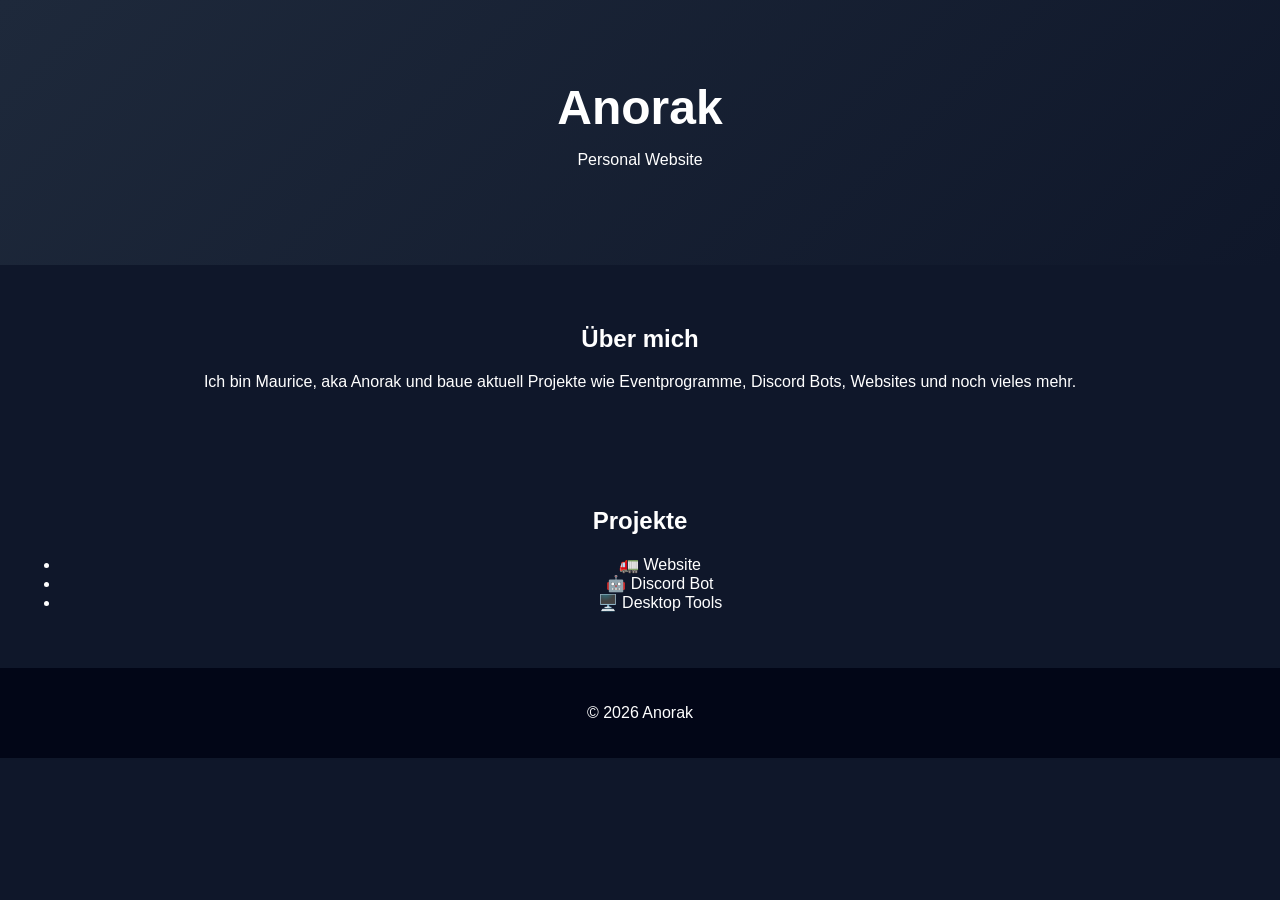
==== index.html @ 1741ef82 "Add files via upload" ====
<!DOCTYPE html>
<html lang="de">
<head>
  <meta charset="UTF-8">
  <title>Anorak</title>
  <meta name="viewport" content="width=device-width, initial-scale=1.0">
  <link rel="stylesheet" href="style.css">
</head>
<body>

  <header>
    <h1>Anorak</h1>
    <p>Personal Website</p>
  </header>

  <section>
    <h2>Über mich</h2>
    <p>Ich bin Maurice, aka Anorak und baue aktuell Projekte wie Eventprogramme, Discord Bots, Websites und noch vieles mehr.</p>
  </section>

  <section>
    <h2>Projekte</h2>
    <ul>
      <li>🚛 Website</li>
      <li>🤖 Discord Bot</li>
      <li>🖥️ Desktop Tools</li>
    </ul>
  </section>

  <footer>
    <p>© 2026 Anorak</p>
  </footer>

</body>
</html>
---- style.css ----
body {
  margin: 0;
  font-family: Arial, sans-serif;
  background: #0f172a;
  color: white;
  text-align: center;
}

header {
  padding: 80px 20px;
  background: linear-gradient(135deg, #1e293b, #0f172a);
}

h1 {
  font-size: 48px;
  margin: 0;
}

section {
  padding: 40px 20px;
}

footer {
  padding: 20px;
  background: #020617;
}
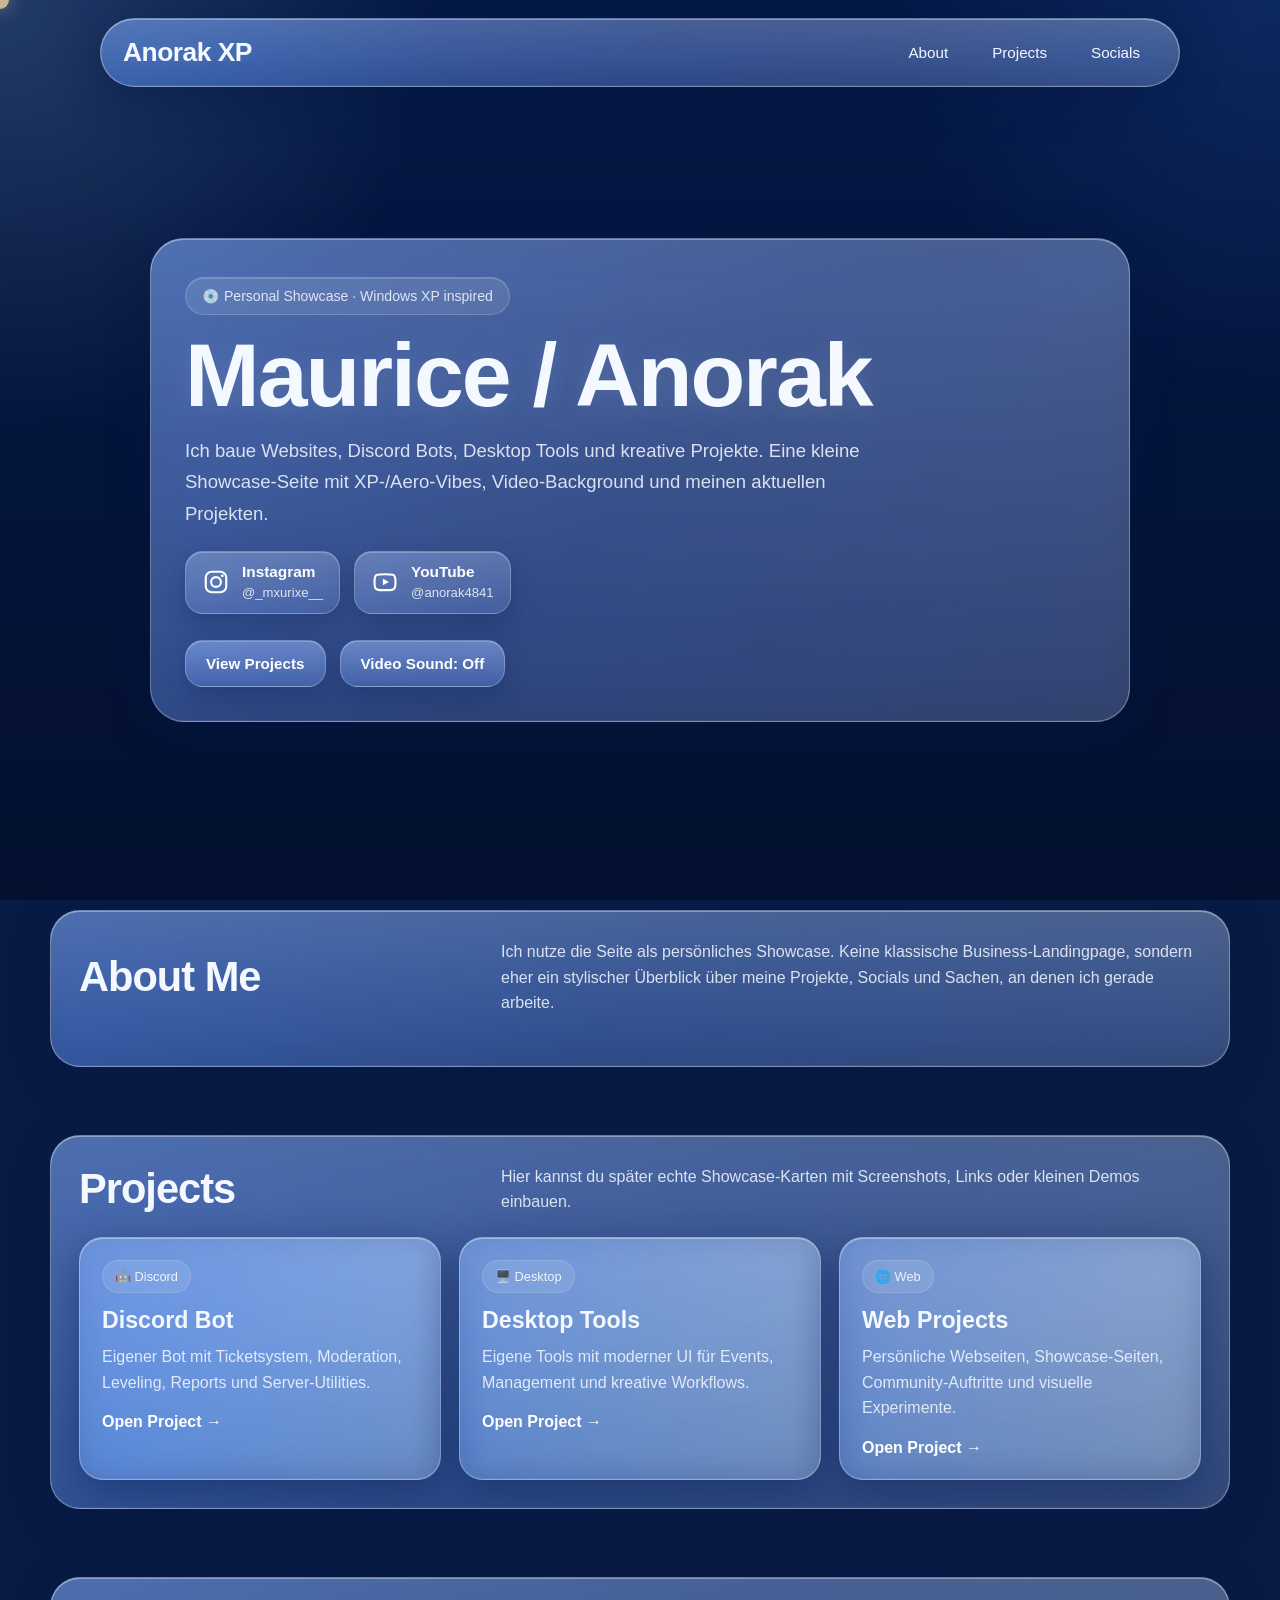
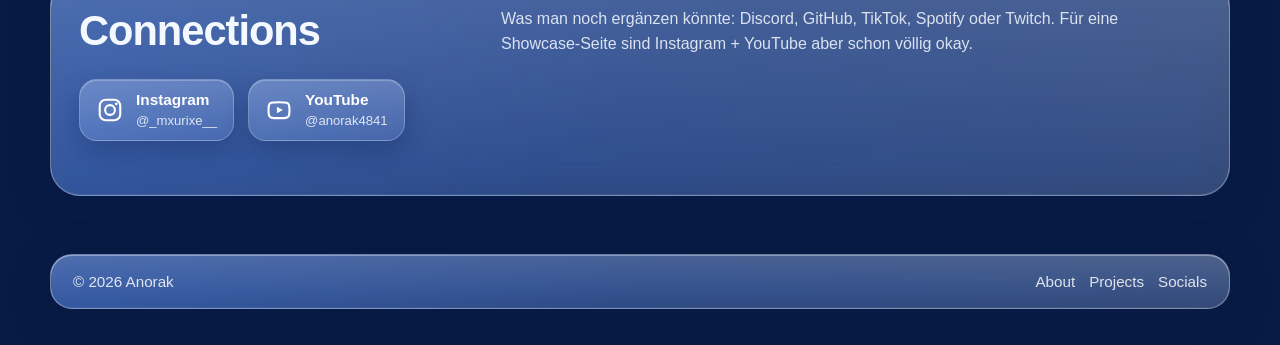
==== commit 82f6d44a: "Add files via upload" ====
--- a/index.html
+++ b/index.html
@@ -1,35 +1,792 @@
 <!DOCTYPE html>
 <html lang="de">
 <head>
-  <meta charset="UTF-8">
-  <title>Anorak</title>
-  <meta name="viewport" content="width=device-width, initial-scale=1.0">
-  <link rel="stylesheet" href="style.css">
+  <meta charset="UTF-8" />
+  <meta name="viewport" content="width=device-width, initial-scale=1.0" />
+  <title>Anorak | Personal Showcase</title>
+  <meta name="description" content="Personal showcase by Maurice / Anorak" />
+  <style>
+    * {
+      margin: 0;
+      padding: 0;
+      box-sizing: border-box;
+    }
+
+    html {
+      scroll-behavior: smooth;
+    }
+
+    :root {
+      --glass-bg: rgba(133, 177, 255, 0.18);
+      --glass-border: rgba(255, 255, 255, 0.28);
+      --glass-shadow: 0 10px 40px rgba(5, 25, 70, 0.45);
+      --text: #f4f8ff;
+      --text-soft: rgba(244, 248, 255, 0.86);
+      --accent: #b9d7ff;
+      --accent-2: #89bbff;
+      --xp-blue-1: rgba(70, 122, 220, 0.55);
+      --xp-blue-2: rgba(119, 170, 255, 0.26);
+      --xp-blue-3: rgba(202, 227, 255, 0.18);
+    }
+
+    body {
+      font-family: "Trebuchet MS", "Segoe UI", Tahoma, sans-serif;
+      color: var(--text);
+      background: #081b44;
+      overflow-x: hidden;
+      min-height: 100vh;
+      cursor: none;
+    }
+
+    /* Background video */
+    #bg-video {
+      position: fixed;
+      inset: 0;
+      width: 100%;
+      height: 100%;
+      object-fit: cover;
+      z-index: -4;
+    }
+
+    .overlay {
+      position: fixed;
+      inset: 0;
+      z-index: -3;
+      background:
+        radial-gradient(circle at top left, rgba(173, 216, 255, 0.18), transparent 28%),
+        radial-gradient(circle at top right, rgba(70, 140, 255, 0.14), transparent 25%),
+        linear-gradient(to bottom, rgba(6, 16, 45, 0.18), rgba(4, 9, 28, 0.58));
+      backdrop-filter: saturate(120%);
+    }
+
+    /* Floating bubbles for XP/Aero feel */
+    .bubbles {
+      position: fixed;
+      inset: 0;
+      z-index: -2;
+      overflow: hidden;
+      pointer-events: none;
+    }
+
+    .bubble {
+      position: absolute;
+      bottom: -140px;
+      border-radius: 50%;
+      background: radial-gradient(circle at 30% 30%, rgba(255,255,255,0.45), rgba(180,220,255,0.12) 58%, rgba(255,255,255,0.05) 100%);
+      border: 1px solid rgba(255,255,255,0.18);
+      box-shadow:
+        inset 0 1px 8px rgba(255,255,255,0.16),
+        0 10px 30px rgba(0, 0, 0, 0.18);
+      animation: rise linear infinite;
+      filter: blur(0.2px);
+    }
+
+    .bubble:nth-child(1) { left: 8%; width: 90px; height: 90px; animation-duration: 18s; animation-delay: 0s; }
+    .bubble:nth-child(2) { left: 22%; width: 36px; height: 36px; animation-duration: 12s; animation-delay: 2s; }
+    .bubble:nth-child(3) { left: 36%; width: 60px; height: 60px; animation-duration: 17s; animation-delay: 1s; }
+    .bubble:nth-child(4) { left: 48%; width: 24px; height: 24px; animation-duration: 10s; animation-delay: 4s; }
+    .bubble:nth-child(5) { left: 63%; width: 100px; height: 100px; animation-duration: 21s; animation-delay: 3s; }
+    .bubble:nth-child(6) { left: 74%; width: 42px; height: 42px; animation-duration: 14s; animation-delay: 5s; }
+    .bubble:nth-child(7) { left: 86%; width: 68px; height: 68px; animation-duration: 16s; animation-delay: 1s; }
+
+    @keyframes rise {
+      from {
+        transform: translateY(0) scale(0.9);
+        opacity: 0;
+      }
+      10% {
+        opacity: 1;
+      }
+      to {
+        transform: translateY(-120vh) scale(1.15);
+        opacity: 0;
+      }
+    }
+
+    /* Glass / Aero */
+    .glass {
+      background:
+        linear-gradient(180deg, rgba(255,255,255,0.18), rgba(255,255,255,0.06)),
+        linear-gradient(135deg, var(--xp-blue-1), var(--xp-blue-2) 50%, var(--xp-blue-3));
+      border: 1px solid var(--glass-border);
+      box-shadow:
+        inset 0 1px 0 rgba(255,255,255,0.35),
+        inset 0 -1px 0 rgba(255,255,255,0.06),
+        var(--glass-shadow);
+      backdrop-filter: blur(18px) saturate(155%);
+      -webkit-backdrop-filter: blur(18px) saturate(155%);
+    }
+
+    .liquid-border {
+      position: relative;
+      overflow: hidden;
+    }
+
+    .liquid-border::before {
+      content: "";
+      position: absolute;
+      inset: -1px;
+      border-radius: inherit;
+      padding: 1px;
+      background: linear-gradient(135deg,
+        rgba(255,255,255,0.55),
+        rgba(200,228,255,0.18),
+        rgba(126,175,255,0.35),
+        rgba(255,255,255,0.42));
+      -webkit-mask:
+        linear-gradient(#fff 0 0) content-box,
+        linear-gradient(#fff 0 0);
+      -webkit-mask-composite: xor;
+      mask-composite: exclude;
+      pointer-events: none;
+      opacity: 0.95;
+    }
+
+    /* Cursor */
+    .cursor {
+      width: 18px;
+      height: 18px;
+      border-radius: 50%;
+      position: fixed;
+      top: 0;
+      left: 0;
+      transform: translate(-50%, -50%);
+      pointer-events: none;
+      z-index: 9999;
+      background: rgba(255,255,255,0.9);
+      mix-blend-mode: difference;
+      box-shadow: 0 0 18px rgba(255,255,255,0.5);
+      transition: transform 0.08s linear;
+    }
+
+    /* Navbar */
+    .topbar-wrap {
+      position: fixed;
+      top: 18px;
+      left: 50%;
+      transform: translateX(-50%);
+      width: min(92%, 1080px);
+      z-index: 100;
+    }
+
+    .topbar {
+      border-radius: 999px;
+      padding: 14px 22px;
+      display: flex;
+      justify-content: space-between;
+      align-items: center;
+    }
+
+    .brand {
+      font-size: 1.65rem;
+      font-weight: 800;
+      letter-spacing: -0.5px;
+      text-shadow: 0 1px 12px rgba(255,255,255,0.08);
+    }
+
+    .nav-links {
+      display: flex;
+      gap: 10px;
+      flex-wrap: wrap;
+    }
+
+    .nav-links a {
+      text-decoration: none;
+      color: var(--text);
+      padding: 10px 16px;
+      border-radius: 999px;
+      font-size: 0.95rem;
+      transition: 0.25s ease;
+      border: 1px solid transparent;
+    }
+
+    .nav-links a:hover {
+      background: rgba(255,255,255,0.1);
+      border-color: rgba(255,255,255,0.12);
+      transform: translateY(-1px);
+    }
+
+    /* Layout */
+    .hero {
+      min-height: 100vh;
+      display: grid;
+      place-items: center;
+      padding: 120px 18px 60px;
+    }
+
+    .hero-card {
+      width: min(94%, 980px);
+      border-radius: 34px;
+      padding: 38px 34px 34px;
+      position: relative;
+      animation: floatCard 7s ease-in-out infinite;
+    }
+
+    @keyframes floatCard {
+      0%, 100% { transform: translateY(0px); }
+      50% { transform: translateY(-6px); }
+    }
+
+    .xp-pill {
+      display: inline-flex;
+      align-items: center;
+      gap: 8px;
+      border-radius: 999px;
+      padding: 10px 16px;
+      margin-bottom: 18px;
+      font-size: 0.88rem;
+      color: var(--text-soft);
+      background: rgba(255,255,255,0.1);
+      border: 1px solid rgba(255,255,255,0.18);
+      box-shadow: inset 0 1px 0 rgba(255,255,255,0.18);
+    }
+
+    .hero h1 {
+      font-size: clamp(3rem, 7vw, 6.2rem);
+      line-height: 0.95;
+      letter-spacing: -2px;
+      margin-bottom: 16px;
+      text-shadow: 0 4px 25px rgba(255,255,255,0.1);
+    }
+
+    .hero-text {
+      max-width: 700px;
+      font-size: 1.16rem;
+      line-height: 1.7;
+      color: var(--text-soft);
+      margin-bottom: 22px;
+    }
+
+    .social-row {
+      display: flex;
+      gap: 14px;
+      flex-wrap: wrap;
+      margin: 16px 0 26px;
+    }
+
+    .social-link {
+      text-decoration: none;
+      color: white;
+      min-height: 56px;
+      padding: 12px 16px;
+      border-radius: 18px;
+      display: inline-flex;
+      align-items: center;
+      gap: 12px;
+      transition: 0.28s ease;
+      position: relative;
+      overflow: hidden;
+      background:
+        linear-gradient(180deg, rgba(255,255,255,0.16), rgba(255,255,255,0.06)),
+        linear-gradient(135deg, rgba(126,170,255,0.24), rgba(80,125,230,0.2));
+      border: 1px solid rgba(255,255,255,0.22);
+      box-shadow:
+        inset 0 1px 0 rgba(255,255,255,0.24),
+        0 10px 24px rgba(8, 26, 73, 0.26);
+    }
+
+    .social-link::after {
+      content: "";
+      position: absolute;
+      inset: -40%;
+      background: linear-gradient(110deg, transparent 35%, rgba(255,255,255,0.22) 50%, transparent 65%);
+      transform: translateX(-120%);
+      transition: transform 0.75s ease;
+    }
+
+    .social-link:hover::after {
+      transform: translateX(120%);
+    }
+
+    .social-link:hover {
+      transform: translateY(-3px) scale(1.02);
+      box-shadow:
+        inset 0 1px 0 rgba(255,255,255,0.28),
+        0 18px 34px rgba(6, 25, 77, 0.34);
+    }
+
+    .social-icon {
+      width: 28px;
+      height: 28px;
+      display: grid;
+      place-items: center;
+      flex-shrink: 0;
+      animation: iconBob 2.8s ease-in-out infinite;
+    }
+
+    .social-link:nth-child(2) .social-icon {
+      animation-delay: 0.25s;
+    }
+
+    @keyframes iconBob {
+      0%, 100% { transform: translateY(0px) rotate(0deg) scale(1); }
+      50% { transform: translateY(-3px) rotate(-4deg) scale(1.06); }
+    }
+
+    .social-text {
+      display: flex;
+      flex-direction: column;
+      line-height: 1.1;
+    }
+
+    .social-text strong {
+      font-size: 0.96rem;
+      font-weight: 800;
+    }
+
+    .social-text span {
+      font-size: 0.82rem;
+      color: rgba(255,255,255,0.82);
+      margin-top: 5px;
+    }
+
+    .hero-buttons {
+      display: flex;
+      gap: 14px;
+      flex-wrap: wrap;
+    }
+
+    .xp-btn {
+      appearance: none;
+      border: none;
+      color: white;
+      text-decoration: none;
+      padding: 14px 20px;
+      border-radius: 18px;
+      font-size: 0.95rem;
+      font-weight: 700;
+      background:
+        linear-gradient(180deg, rgba(255,255,255,0.18), rgba(255,255,255,0.06)),
+        linear-gradient(180deg, rgba(104, 155, 255, 0.42), rgba(67, 110, 214, 0.38));
+      border: 1px solid rgba(255,255,255,0.24);
+      box-shadow:
+        inset 0 1px 0 rgba(255,255,255,0.22),
+        0 10px 24px rgba(6, 25, 77, 0.24);
+      transition: 0.25s ease;
+      cursor: pointer;
+    }
+
+    .xp-btn:hover {
+      transform: translateY(-2px);
+      filter: brightness(1.06);
+    }
+
+    /* Sections */
+    .section {
+      width: min(94%, 1180px);
+      margin: 0 auto 28px;
+      padding: 10px 0 30px;
+    }
+
+    .section-card {
+      border-radius: 30px;
+      padding: 28px;
+    }
+
+    .section-head {
+      display: flex;
+      justify-content: space-between;
+      align-items: center;
+      gap: 16px;
+      margin-bottom: 22px;
+      flex-wrap: wrap;
+    }
+
+    .section-head h2 {
+      font-size: clamp(1.8rem, 4vw, 2.6rem);
+      letter-spacing: -1px;
+    }
+
+    .section-head p {
+      color: var(--text-soft);
+      max-width: 700px;
+      line-height: 1.6;
+    }
+
+    /* Project cards */
+    .project-grid {
+      display: grid;
+      grid-template-columns: repeat(auto-fit, minmax(260px, 1fr));
+      gap: 18px;
+    }
+
+    .project-card {
+      border-radius: 24px;
+      padding: 22px;
+      min-height: 230px;
+      position: relative;
+      overflow: hidden;
+      transition: 0.3s ease;
+    }
+
+    .project-card:hover {
+      transform: translateY(-6px);
+    }
+
+    .project-card::after {
+      content: "";
+      position: absolute;
+      inset: auto -20% -70% auto;
+      width: 180px;
+      height: 180px;
+      border-radius: 50%;
+      background: radial-gradient(circle, rgba(255,255,255,0.18), transparent 60%);
+      pointer-events: none;
+    }
+
+    .project-badge {
+      display: inline-block;
+      padding: 8px 12px;
+      border-radius: 999px;
+      font-size: 0.8rem;
+      color: rgba(255,255,255,0.88);
+      background: rgba(255,255,255,0.1);
+      border: 1px solid rgba(255,255,255,0.14);
+      margin-bottom: 14px;
+    }
+
+    .project-card h3 {
+      font-size: 1.45rem;
+      margin-bottom: 10px;
+    }
+
+    .project-card p {
+      line-height: 1.6;
+      color: var(--text-soft);
+      margin-bottom: 18px;
+    }
+
+    .project-link {
+      text-decoration: none;
+      color: white;
+      font-weight: 700;
+      display: inline-flex;
+      align-items: center;
+      gap: 8px;
+    }
+
+    /* Footer */
+    .footer {
+      width: min(94%, 1180px);
+      margin: 0 auto 24px;
+      padding-bottom: 12px;
+    }
+
+    .footer-card {
+      border-radius: 22px;
+      padding: 18px 22px;
+      display: flex;
+      justify-content: space-between;
+      gap: 16px;
+      flex-wrap: wrap;
+      align-items: center;
+    }
+
+    .footer-card p,
+    .footer-card a {
+      color: rgba(255,255,255,0.84);
+      text-decoration: none;
+      font-size: 0.95rem;
+    }
+
+    .footer-links {
+      display: flex;
+      gap: 14px;
+      flex-wrap: wrap;
+    }
+
+    /* Responsive */
+    @media (max-width: 860px) {
+      body {
+        cursor: auto;
+      }
+
+      .cursor {
+        display: none;
+      }
+
+      .topbar {
+        border-radius: 26px;
+        padding: 14px 16px;
+      }
+
+      .brand {
+        font-size: 1.3rem;
+      }
+
+      .nav-links {
+        gap: 6px;
+      }
+
+      .nav-links a {
+        padding: 9px 12px;
+        font-size: 0.88rem;
+      }
+
+      .hero-card {
+        padding: 26px 20px 24px;
+        border-radius: 28px;
+      }
+
+      .social-row {
+        flex-direction: column;
+        align-items: stretch;
+      }
+
+      .social-link {
+        width: 100%;
+      }
+
+      .hero-buttons {
+        flex-direction: column;
+      }
+
+      .xp-btn {
+        width: 100%;
+      }
+
+      .section-card {
+        padding: 22px 18px;
+      }
+    }
+  </style>
 </head>
 <body>
-
-  <header>
-    <h1>Anorak</h1>
-    <p>Personal Website</p>
-  </header>
-
-  <section>
-    <h2>Über mich</h2>
-    <p>Ich bin Maurice, aka Anorak und baue aktuell Projekte wie Eventprogramme, Discord Bots, Websites und noch vieles mehr.</p>
+  <video id="bg-video" autoplay muted loop playsinline>
+    <source src="background.mp4" type="video/mp4" />
+  </video>
+
+  <div class="overlay"></div>
+
+  <div class="bubbles">
+    <span class="bubble"></span>
+    <span class="bubble"></span>
+    <span class="bubble"></span>
+    <span class="bubble"></span>
+    <span class="bubble"></span>
+    <span class="bubble"></span>
+    <span class="bubble"></span>
+  </div>
+
+  <div class="cursor"></div>
+
+  <div class="topbar-wrap">
+    <header class="topbar glass liquid-border">
+      <div class="brand">Anorak XP</div>
+      <nav class="nav-links">
+        <a href="#about">About</a>
+        <a href="#projects">Projects</a>
+        <a href="#connect">Socials</a>
+      </nav>
+    </header>
+  </div>
+
+  <main class="hero">
+    <section class="hero-card glass liquid-border">
+      <div class="xp-pill">💿 Personal Showcase · Windows XP inspired</div>
+
+      <h1>Maurice / Anorak</h1>
+
+      <p class="hero-text">
+        Ich baue Websites, Discord Bots, Desktop Tools und kreative Projekte.
+        Eine kleine Showcase-Seite mit XP-/Aero-Vibes, Video-Background und meinen aktuellen Projekten.
+      </p>
+
+      <div class="social-row">
+        <a class="social-link" href="https://www.instagram.com/_mxurixe__/" target="_blank" rel="noopener noreferrer">
+          <div class="social-icon" aria-hidden="true">
+            <svg viewBox="0 0 24 24" fill="none" width="28" height="28">
+              <rect x="3.2" y="3.2" width="17.6" height="17.6" rx="5.2" stroke="white" stroke-width="1.8"/>
+              <circle cx="12" cy="12" r="4.2" stroke="white" stroke-width="1.8"/>
+              <circle cx="17.4" cy="6.7" r="1.2" fill="white"/>
+            </svg>
+          </div>
+          <div class="social-text">
+            <strong>Instagram</strong>
+            <span>@_mxurixe__</span>
+          </div>
+        </a>
+
+        <a class="social-link" href="https://www.youtube.com/@anorak4841" target="_blank" rel="noopener noreferrer">
+          <div class="social-icon" aria-hidden="true">
+            <svg viewBox="0 0 24 24" fill="none" width="28" height="28">
+              <path d="M21 12.2c0 2.2-.26 3.68-.48 4.43a2.78 2.78 0 0 1-1.9 1.9c-.76.22-2.32.47-6.62.47s-5.86-.25-6.62-.47a2.78 2.78 0 0 1-1.9-1.9C3.26 15.88 3 14.4 3 12.2s.26-3.68.48-4.43a2.78 2.78 0 0 1 1.9-1.9C6.14 5.65 7.7 5.4 12 5.4s5.86.25 6.62.47a2.78 2.78 0 0 1 1.9 1.9c.22.75.48 2.23.48 4.43Z" stroke="white" stroke-width="1.8"/>
+              <path d="M10.2 9.2 15.3 12l-5.1 2.8V9.2Z" fill="white"/>
+            </svg>
+          </div>
+          <div class="social-text">
+            <strong>YouTube</strong>
+            <span>@anorak4841</span>
+          </div>
+        </a>
+      </div>
+
+      <div class="hero-buttons">
+        <a href="#projects" class="xp-btn">View Projects</a>
+        <button id="sound-toggle" class="xp-btn" type="button">Video Sound: Off</button>
+      </div>
+    </section>
+  </main>
+
+  <section id="about" class="section">
+    <div class="section-card glass liquid-border">
+      <div class="section-head">
+        <h2>About Me</h2>
+        <p>
+          Ich nutze die Seite als persönliches Showcase. Keine klassische Business-Landingpage,
+          sondern eher ein stylischer Überblick über meine Projekte, Socials und Sachen, an denen ich gerade arbeite.
+        </p>
+      </div>
+    </div>
   </section>
 
-  <section>
-    <h2>Projekte</h2>
-    <ul>
-      <li>🚛 Website</li>
-      <li>🤖 Discord Bot</li>
-      <li>🖥️ Desktop Tools</li>
-    </ul>
+  <section id="projects" class="section">
+    <div class="section-card glass liquid-border">
+      <div class="section-head">
+        <h2>Projects</h2>
+        <p>
+          Hier kannst du später echte Showcase-Karten mit Screenshots, Links oder kleinen Demos einbauen.
+        </p>
+      </div>
+
+      <div class="project-grid">
+        <article class="project-card glass liquid-border">
+          <div class="project-badge">🤖 Discord</div>
+          <h3>Discord Bot</h3>
+          <p>
+            Eigener Bot mit Ticketsystem, Moderation, Leveling, Reports und Server-Utilities.
+          </p>
+          <a href="discord-bot.html" class="project-link">Open Project →</a>
+        </article>
+
+        <article class="project-card glass liquid-border">
+          <div class="project-badge">🖥️ Desktop</div>
+          <h3>Desktop Tools</h3>
+          <p>
+            Eigene Tools mit moderner UI für Events, Management und kreative Workflows.
+          </p>
+          <a href="desktop-tools.html" class="project-link">Open Project →</a>
+        </article>
+
+        <article class="project-card glass liquid-border">
+          <div class="project-badge">🌐 Web</div>
+          <h3>Web Projects</h3>
+          <p>
+            Persönliche Webseiten, Showcase-Seiten, Community-Auftritte und visuelle Experimente.
+          </p>
+          <a href="web-projects.html" class="project-link">Open Project →</a>
+        </article>
+      </div>
+    </div>
   </section>
 
-  <footer>
-    <p>© 2026 Anorak</p>
+  <section id="connect" class="section">
+    <div class="section-card glass liquid-border">
+      <div class="section-head">
+        <h2>Connections</h2>
+        <p>
+          Was man noch ergänzen könnte: Discord, GitHub, TikTok, Spotify oder Twitch.
+          Für eine Showcase-Seite sind Instagram + YouTube aber schon völlig okay.
+        </p>
+      </div>
+
+      <div class="social-row">
+        <a class="social-link" href="https://www.instagram.com/_mxurixe__/" target="_blank" rel="noopener noreferrer">
+          <div class="social-icon" aria-hidden="true">
+            <svg viewBox="0 0 24 24" fill="none" width="28" height="28">
+              <rect x="3.2" y="3.2" width="17.6" height="17.6" rx="5.2" stroke="white" stroke-width="1.8"/>
+              <circle cx="12" cy="12" r="4.2" stroke="white" stroke-width="1.8"/>
+              <circle cx="17.4" cy="6.7" r="1.2" fill="white"/>
+            </svg>
+          </div>
+          <div class="social-text">
+            <strong>Instagram</strong>
+            <span>@_mxurixe__</span>
+          </div>
+        </a>
+
+        <a class="social-link" href="https://www.youtube.com/@anorak4841" target="_blank" rel="noopener noreferrer">
+          <div class="social-icon" aria-hidden="true">
+            <svg viewBox="0 0 24 24" fill="none" width="28" height="28">
+              <path d="M21 12.2c0 2.2-.26 3.68-.48 4.43a2.78 2.78 0 0 1-1.9 1.9c-.76.22-2.32.47-6.62.47s-5.86-.25-6.62-.47a2.78 2.78 0 0 1-1.9-1.9C3.26 15.88 3 14.4 3 12.2s.26-3.68.48-4.43a2.78 2.78 0 0 1 1.9-1.9C6.14 5.65 7.7 5.4 12 5.4s5.86.25 6.62.47a2.78 2.78 0 0 1 1.9 1.9c.22.75.48 2.23.48 4.43Z" stroke="white" stroke-width="1.8"/>
+              <path d="M10.2 9.2 15.3 12l-5.1 2.8V9.2Z" fill="white"/>
+            </svg>
+          </div>
+          <div class="social-text">
+            <strong>YouTube</strong>
+            <span>@anorak4841</span>
+          </div>
+        </a>
+      </div>
+    </div>
+  </section>
+
+  <footer class="footer">
+    <div class="footer-card glass liquid-border">
+      <p>© 2026 Anorak</p>
+      <div class="footer-links">
+        <a href="#about">About</a>
+        <a href="#projects">Projects</a>
+        <a href="#connect">Socials</a>
+      </div>
+    </div>
   </footer>
 
+  <script>
+    const video = document.getElementById("bg-video");
+    const soundToggle = document.getElementById("sound-toggle");
+    const cursor = document.querySelector(".cursor");
+
+    let soundEnabled = false;
+
+    soundToggle.addEventListener("click", () => {
+      if (!soundEnabled) {
+        video.muted = false;
+        video.volume = 0.35;
+        soundToggle.textContent = "Video Sound: On";
+        soundEnabled = true;
+      } else {
+        video.muted = true;
+        soundToggle.textContent = "Video Sound: Off";
+        soundEnabled = false;
+      }
+    });
+
+    window.addEventListener("mousemove", (e) => {
+      if (!cursor) return;
+      cursor.style.left = e.clientX + "px";
+      cursor.style.top = e.clientY + "px";
+    });
+
+    const hoverTargets = document.querySelectorAll("a, button, .project-card");
+
+    hoverTargets.forEach((item) => {
+      item.addEventListener("mouseenter", () => {
+        if (!cursor) return;
+        cursor.style.transform = "translate(-50%, -50%) scale(1.8)";
+      });
+
+      item.addEventListener("mouseleave", () => {
+        if (!cursor) return;
+        cursor.style.transform = "translate(-50%, -50%) scale(1)";
+      });
+    });
+
+    // Slight parallax glow on hero
+    const heroCard = document.querySelector(".hero-card");
+    window.addEventListener("mousemove", (e) => {
+      if (!heroCard || window.innerWidth < 860) return;
+
+      const x = (e.clientX / window.innerWidth - 0.5) * 10;
+      const y = (e.clientY / window.innerHeight - 0.5) * 10;
+
+      heroCard.style.transform = `translateY(-2px) rotateX(${(-y) * 0.15}deg) rotateY(${x * 0.15}deg)`;
+    });
+
+    window.addEventListener("mouseleave", () => {
+      if (!heroCard || window.innerWidth < 860) return;
+      heroCard.style.transform = "translateY(0px) rotateX(0deg) rotateY(0deg)";
+    });
+  </script>
 </body>
 </html>
